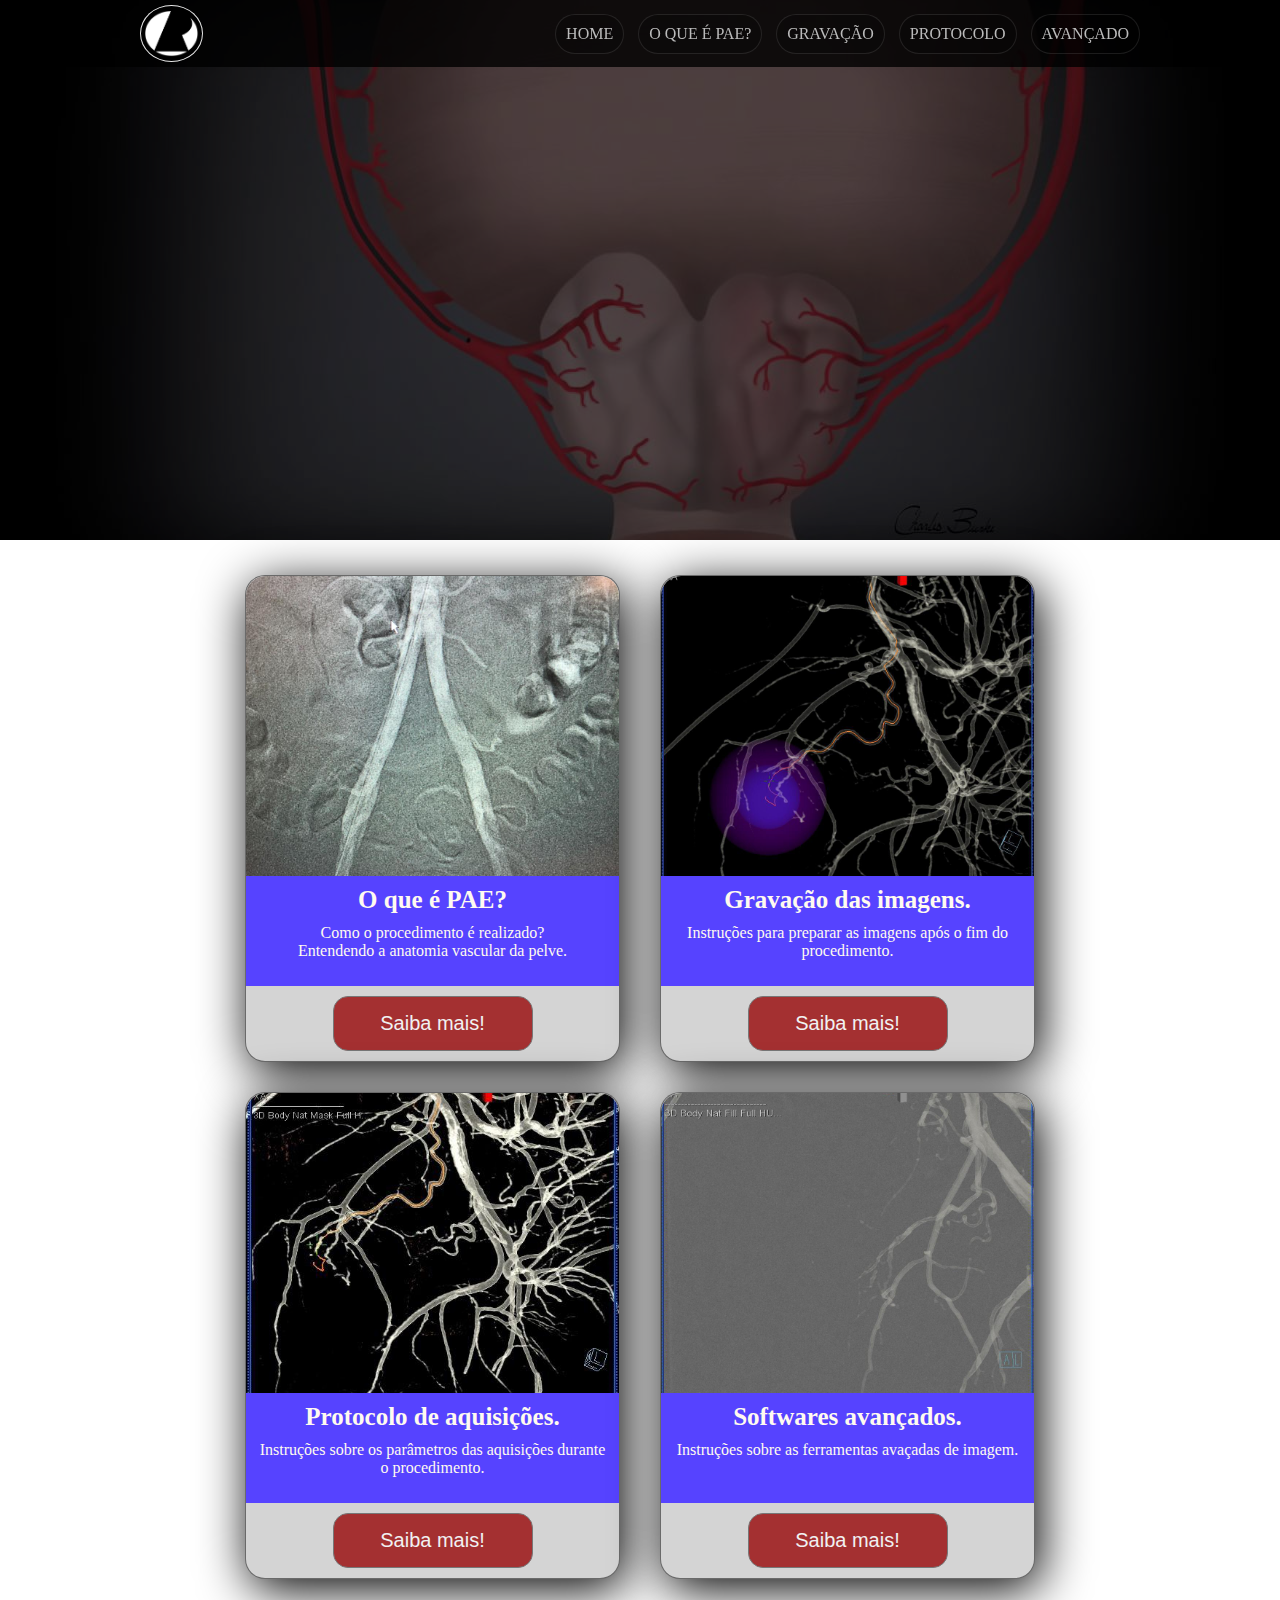
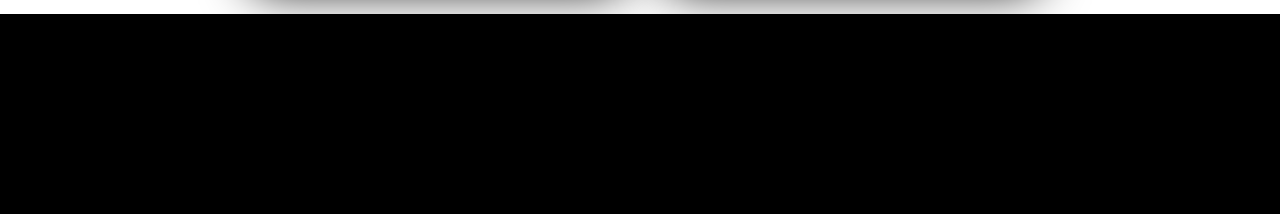
==== index.html @ 8cb4d3da "Iniciando repositorio" ====
<!DOCTYPE html>
<html lang="pt-br">
<head>
    <meta charset="UTF-8">
    <meta name="description" content="Embolização das Artérias da Próstata. Um guia para técnicos de radiologia.">
    <meta name="keywords" content="PAE,EAP,Embolização,Próstata,Radiologia,Intervencionista,Vascular,LUTS">
    <meta name="author" content="Arthur Rocha">
    <meta name="viewport" content="width=device-width, initial-scale=1.0">
    <title>Arthur Rocha | Embolização das Artérias da Próstata</title>
    <link href="https://fonts.googleapis.com/css2?family=Open+Sans:ital,wght@0,400;0,600;1,800&display=swap" rel="stylesheet">  
    <link rel="stylesheet" href="css/font-awesome.min.css">
    <link rel="stylesheet" type="text/css" href="css/style.css">
    <link rel="icon" href="images/ico.png">
</head>
<body>
    <header class="bg-black">
        <!--<div class="container white font align-center text-center flex">
            <h2>Prostatic Artery Embolization</h2>
        </div>-->
        <section>
            <div>
                <div class="top">
                    <div class="container-top">
                        <div class="logo">
                            <img src="images/logo.png" alt="logo - Arthur Rocha" width="55px">
                        </div>
                        <nav class="menu">
                            <i class="fa fa-bars" aria-hidden="true"></i>
                            <ul>
                                <li>HOME</li>
                                <li>O QUE É PAE?</li>
                                <li>GRAVAÇÃO</li>
                                <li>PROTOCOLO</li>
                                <li>AVANÇADO</li>
                            </ul>
                        </nav>
                    </div>
                </div>
            </div>
        </section>
    </header>
    
    <main class="container-content">
        <section class="oqueeh-pae">
            <div class="card-img"></div>
            <div class="card-text">
                <h2>O que é PAE?</h2>
                <p>Como o procedimento é realizado?</p>
                <p>Entendendo a anatomia vascular da pelve.</p>
            </div>
            <button>Saiba mais!</button>
        </section> 
        <section class="como-gravar-imgs">
            <div class="card-img"></div>
            <div class="card-text">
                <h2>Gravação das imagens.</h2>
                <p>Instruções para preparar as imagens após o fim do procedimento.</p>
            </div>
            <button>Saiba mais!</button>
        </section>
        <section class="protocolo">
            <div class="card-img"></div>
            <div class="card-text">
                <h2>Protocolo de aquisições.</h2>
                <p>Instruções sobre os parâmetros das aquisições durante o procedimento.</p>
            </div>
            <button>Saiba mais!</button>
        </section>
        <section class="avancado">
            <div class="card-img"></div>
            <div class="card-text">
                <h2>Softwares avançados.</h2>
                <p>Instruções sobre as ferramentas avaçadas de imagem.</p>
            </div>
            <button>Saiba mais!</button>
        </section>
    </main>
    
    <footer class="bg-black minh">
        <!--Pequena seção sobre quem sou eu e a minha experiencia com PAE
            e link para meu subdominio eng-->
        <!--Deixar parte sobre como entrar em contato comigo-->
    </footer>
</body>
</html>
---- css/style.css ----
*{margin: 0; padding: 0; box-sizing: border-box;}
html, body{height: 100%;}
/*
    Grid | sizing
*/
.container-content{
    max-width: 800px;
    margin: 10px auto;
}
.align-center{align-items: center;}
.text-center{text-align: center;}
.minh{min-height: 200px;}
.flex{display: flex;}
.w50{width: 50%;}
.w100{width: 100%;}
.h100{height: 100%;}
/*
    Colors
*/
.bg-black{background-color: black;}
.bg-gray{background-color: gray;}
.bg-light-gray{background-color: lightgray;}
.white{color: white;}
.font{font-family: 'Open Sans', sans-serif;}
/*
    Styles
*/
header > div > h2{
    font-size: 30px;
    margin: 0 auto;
    padding: 15px;
}
header > div .fa{
    font-size: 40px;
}
header > section{
    /*replace by automatic caroussel*/
    background-image: url('../images/bg-prostate.jpg'); 
    background-size: cover;
    height: 60vh;
    background-repeat: no-repeat;
    background-position: center;
}
header > section > div{
    width: 100%;
    height: 100%;
    background-color: rgba(0,0,0,.7);
    color: white;
    
}
.logo, .menu ul li{
    display: inline-block;
}
.top .container-top{
    width: 90%;
    max-width: 1000px;
    margin: 5px auto;
    display: flex;
    align-items: center;
    justify-content: space-between;
    color: #bbb;
    background-color: rgba(0,0,0,0);
}
.top{
    width: 100%;
    position: fixed;
    background-color: rgba(0,0,0,.8);

    -webkit-user-select: none;  /* Chrome all / Safari all */
    -moz-user-select: none;     /* Firefox all */
    -ms-user-select: none;      /* IE 10+ */
    user-select: none;          /* Likely future */
}
.menu li{
    margin-left: 10px;
    background-color: rgba(0,0,0,0.2);
    border-radius: 20px;
    padding: 10px;
    border: rgba(255,255,255,0.1) solid 1px;
    cursor: pointer;
}
.top nav i{
    display: none;
    font-size: 30px;
    border-radius: 50%;
    color: white;
    border: white solid 1px;
    background-color: rgba(0,0,0,0.2);
    padding: 7px 10px;
    cursor: pointer;
}
.logo{
    background-color: #000;
    border-radius: 50%;
    padding: 4px 3px 0 3px;
    border: 1px rgba(255,255,255,0.9) solid;
}


main{
    display: grid;
    grid-template-columns: auto auto;
    gap: 30px;
    padding: 25px 0;
    margin: 0 10px;
}

main > section{
    border: 1px solid rgba(0,0,0,.5);
    box-shadow: 5px 10px 50px;
    display: flex;
    flex-direction: column;
    justify-content: space-evenly;
    border-radius: 20px;
    background-color: #d4d4d4;
    width: 375px;
    margin: 0 auto;
}
.card-img{
    height: 300px;
    background-size: cover;
    background-position: center;
    border-radius: 20px 20px 0 0;
}
.oqueeh-pae .card-img{
    background-image: url(../images/img1.jpg);
}
.como-gravar-imgs .card-img{
    background-image: url(../images/img2.jpg);
}
.protocolo .card-img{
    background-image: url(../images/img3.jpg);
}
.avancado .card-img{
    background-image: url(../images/img4.jpg);
}
.card-text{
    padding: 10px;
    height: 110px;
    text-align: center;
    vertical-align: middle;
    background-color: #5643ff;
    color: floralwhite;
}
.card-text h2{
    font-size: 25px;
    margin-bottom: 10px;
}
.card-text p{
    font-size: 16px;
}
main > section > button{
    width: 200px;
    padding: 15px;
    background-color: #a43031;
    color: #f1f1f1;
    margin: 10px auto;
    border: 1px solid #777;
    border-radius: 15px;
    font-size: 20px;
    cursor: pointer;
}


@media only screen and (max-width: 900px) {
    main{
        grid-template-columns: auto;
        width: 100%;
    }
    .top nav i{
        display: inline-block;
    }
    .top nav ul{
        display: none;
    }
    .top .container-top{
        width: 60%;
        margin: 5px auto;
        display: flex;
        align-items: center;
        justify-content: space-between;
        color: #bbb;
        background-color: rgba(0,0,0,0);
    }
    .logo img{
        width: 45px;
    }
  }

@media only screen and (min-width: 1650px) {
    .container-content{
        max-width: none;
    }
    main{
        grid-template-columns: auto auto auto auto;
        margin: 0 auto;
    }
}
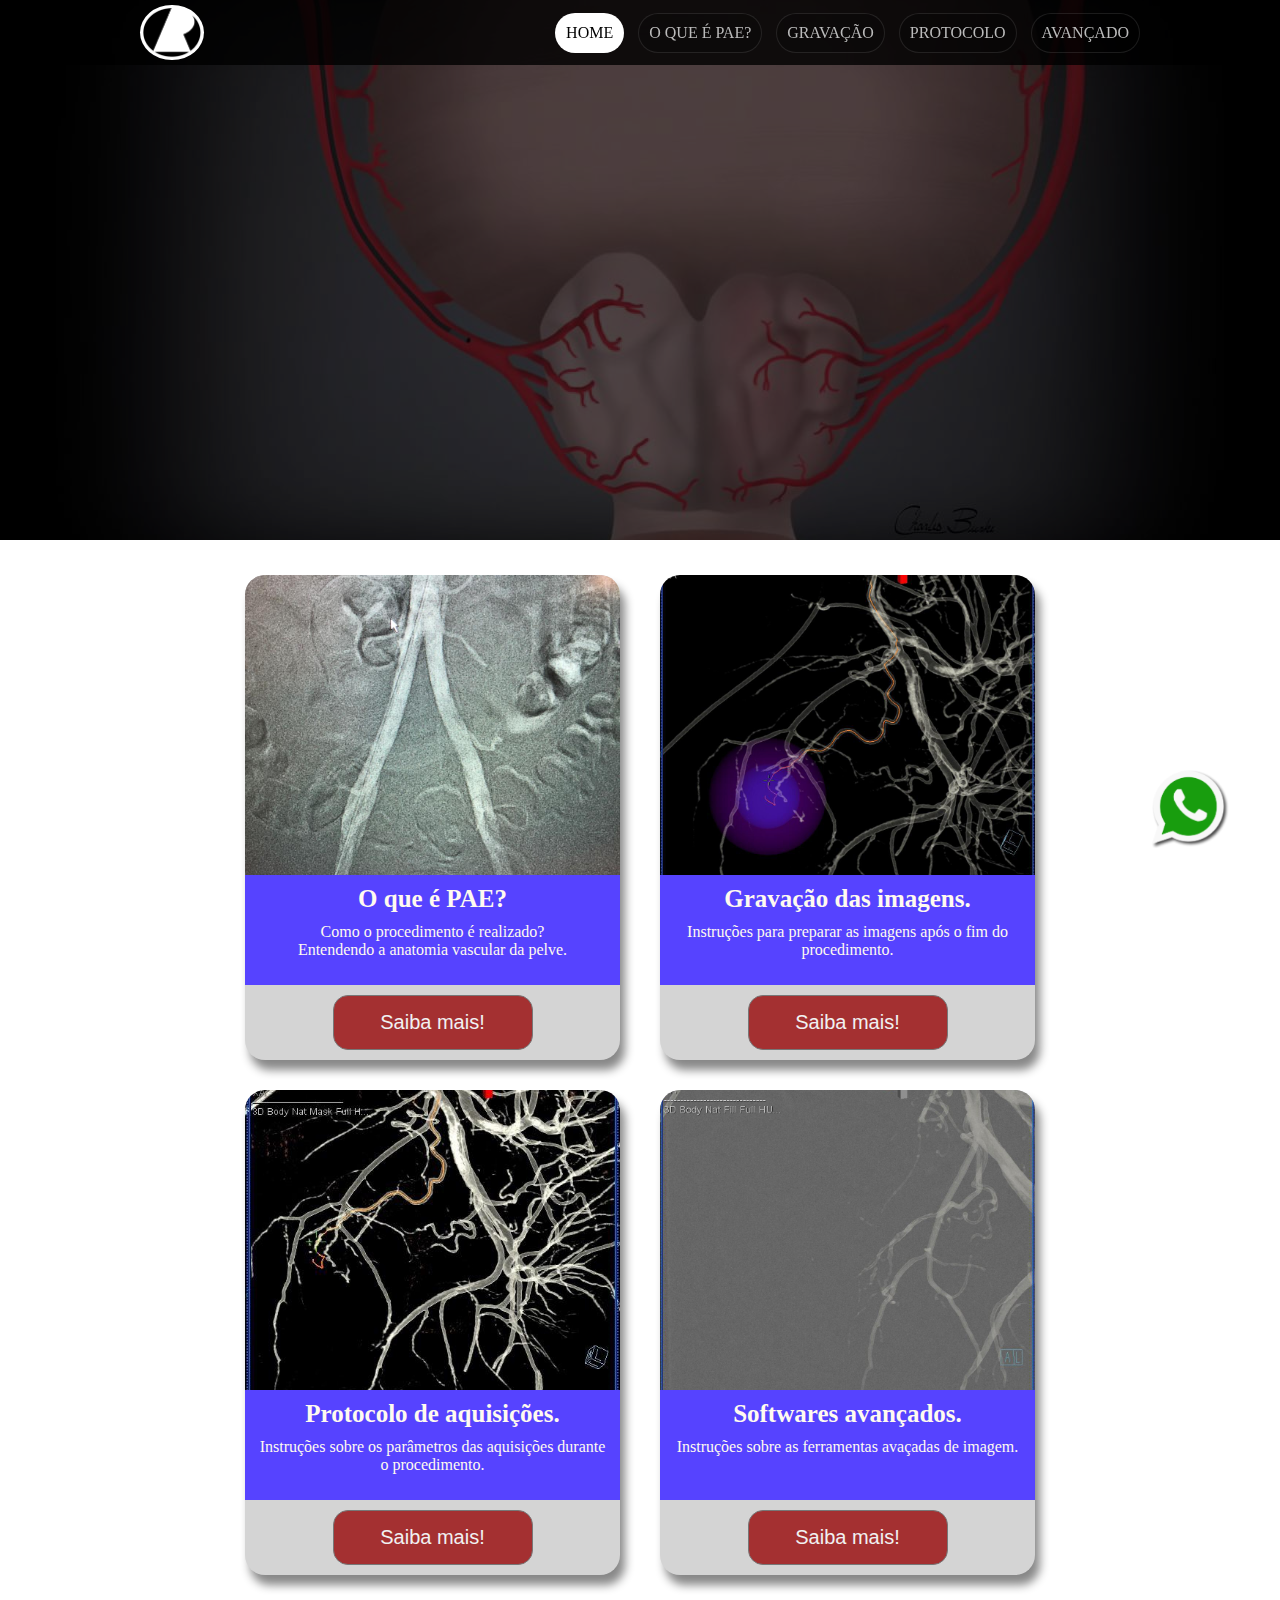
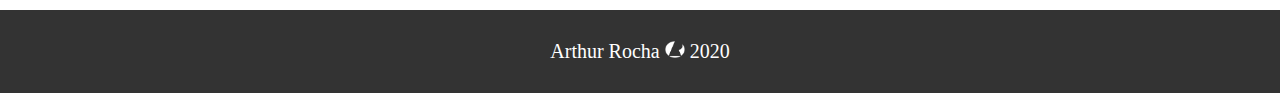
==== commit 2adf0a01: "Gravação, o que é PAE..." ====
--- a/index.html
+++ b/index.html
@@ -22,16 +22,16 @@
                 <div class="top">
                     <div class="container-top">
                         <div class="logo">
-                            <img src="images/logo.png" alt="logo - Arthur Rocha" width="55px">
+                            <img src="images/ico.png" alt="logo - Arthur Rocha" width="60px">
                         </div>
                         <nav class="menu">
-                            <i class="fa fa-bars" aria-hidden="true"></i>
-                            <ul>
-                                <li>HOME</li>
-                                <li>O QUE É PAE?</li>
-                                <li>GRAVAÇÃO</li>
-                                <li>PROTOCOLO</li>
-                                <li>AVANÇADO</li>
+                            <i onclick="document.getElementById('menu-toggle').style.display=(document.getElementById('menu-toggle').style.display==='block')?'':'block';" class="fa fa-bars" aria-hidden="true"></i>
+                            <ul id="menu-toggle">
+                                <a href="index.html"><li class="selected">HOME</li></a>
+                                <a href="o-que-e-pae.html"><li>O QUE É PAE?</li></a>
+                                <a href="gravacao.html"><li>GRAVAÇÃO</li></a>
+                                <a href="protocolo.html"><li>PROTOCOLO</li></a>
+                                <a href="avancado.html"><li>AVANÇADO</li></a>
                             </ul>
                         </nav>
                     </div>
@@ -48,7 +48,7 @@
                 <p>Como o procedimento é realizado?</p>
                 <p>Entendendo a anatomia vascular da pelve.</p>
             </div>
-            <button>Saiba mais!</button>
+            <a href="o-que-e-pae.html"><button>Saiba mais!</button></a>
         </section> 
         <section class="como-gravar-imgs">
             <div class="card-img"></div>
@@ -56,7 +56,7 @@
                 <h2>Gravação das imagens.</h2>
                 <p>Instruções para preparar as imagens após o fim do procedimento.</p>
             </div>
-            <button>Saiba mais!</button>
+            <a href="gravacao.html"><button>Saiba mais!</button></a>
         </section>
         <section class="protocolo">
             <div class="card-img"></div>
@@ -64,7 +64,7 @@
                 <h2>Protocolo de aquisições.</h2>
                 <p>Instruções sobre os parâmetros das aquisições durante o procedimento.</p>
             </div>
-            <button>Saiba mais!</button>
+            <a href="protocolo.html"><button>Saiba mais!</button></a>
         </section>
         <section class="avancado">
             <div class="card-img"></div>
@@ -72,14 +72,28 @@
                 <h2>Softwares avançados.</h2>
                 <p>Instruções sobre as ferramentas avaçadas de imagem.</p>
             </div>
-            <button>Saiba mais!</button>
+            <a href="avancado.html"><button>Saiba mais!</button></a>
         </section>
     </main>
     
-    <footer class="bg-black minh">
+    <footer class="bg-black">
         <!--Pequena seção sobre quem sou eu e a minha experiencia com PAE
             e link para meu subdominio eng-->
         <!--Deixar parte sobre como entrar em contato comigo-->
+        <!--<form action="mailto:ar_d_rocha@hotmail.com" method="post" enctype="text/plain">-->
+        <form>
+            <h2>Fale Comigo!</h2>
+            <input type="text" placeholder="Seu nome" name="nome" required>
+            <input type="email" placeholder="Seu e-mail" name="email" required>
+            <textarea placeholder="Mensagem..." name="mensagem" required></textarea>
+            <input type="submit" value="Enviar">
+        </form>
+        <div>
+            <p>
+                Arthur Rocha <img src="images/logo.png" width="20px"></img> 2020
+            </p>
+        </div>
+        <a href=" https://api.whatsapp.com/send?phone=5511977647226" target="_blank"><img class="wapp" src="images/whatsapp.png" width="80px"></a>
     </footer>
 </body>
 </html>--- a/css/style.css
+++ b/css/style.css
@@ -1,5 +1,9 @@
 *{margin: 0; padding: 0; box-sizing: border-box;}
 html, body{height: 100%;}
+a{
+    text-decoration: none;
+    color: inherit;
+}
 /*
     Grid | sizing
 */
@@ -78,7 +82,17 @@
     padding: 10px;
     border: rgba(255,255,255,0.1) solid 1px;
     cursor: pointer;
-}
+    transition: 0.2s;
+}
+.menu li.selected{
+    background-color: rgba(255,255,255,1);
+    color: black;
+}
+.menu li:hover{
+    background-color: rgba(255,255,255,0.9);
+    color: black;
+}
+
 .top nav i{
     display: none;
     font-size: 30px;
@@ -90,10 +104,27 @@
     cursor: pointer;
 }
 .logo{
-    background-color: #000;
+    background-color: #fff;
     border-radius: 50%;
-    padding: 4px 3px 0 3px;
-    border: 1px rgba(255,255,255,0.9) solid;
+    width: 64px;
+    opacity: 100%;
+    transition: 0.2s;
+    cursor: pointer;
+}
+.logo:hover{
+    opacity: 70%;
+    background-color: rgba(255,255,255,1);
+}
+nav i{
+    transition: 0.2s;
+}
+nav i:hover{
+    opacity: 70%;
+}
+.logo img{
+    position: relative;
+    top: 2px;
+    left: 2px;
 }
 
 
@@ -106,8 +137,7 @@
 }
 
 main > section{
-    border: 1px solid rgba(0,0,0,.5);
-    box-shadow: 5px 10px 50px;
+    box-shadow: 5px 10px 10px #888888;
     display: flex;
     flex-direction: column;
     justify-content: space-evenly;
@@ -149,29 +179,231 @@
 .card-text p{
     font-size: 16px;
 }
-main > section > button{
+main > section button{
     width: 200px;
     padding: 15px;
     background-color: #a43031;
     color: #f1f1f1;
-    margin: 10px auto;
     border: 1px solid #777;
     border-radius: 15px;
     font-size: 20px;
     cursor: pointer;
-}
-
+    transition: 0.2s;
+}
+main > section button:hover{
+    background-color: #d43031;
+}
+main > section button.breve{
+    background-color: #555;
+    color: #ddd;
+    cursor: initial;
+}
+main > section a{
+    margin: 10px auto;
+    border-radius: 15px;
+}
+
+div.oqehpae{
+    box-shadow: 10px 10px 12px #888888;
+    border-radius: 20px;
+    background-color: #fafafa;
+    border: 1px solid rgba(0,0,0,.1);
+    width: 95%;
+    max-width: 1000px;
+    margin: 50px auto;
+    padding: 1%;
+    font-size: 18px;
+    
+}
+div.oqehpae > div{
+    margin: 20px 0;
+    text-align: justify;
+}
+div.oqehpae > div.oqe1 > h2{
+    text-align: center;
+    margin-bottom: 20px;
+}
+div.oqehpae div.oqe1{
+    display: grid;
+    grid-template-columns: auto auto;
+    gap: 40px;
+    align-items: center;
+}
+div.oqehpae div.oqe1 h2{
+    grid-column-start: 1;
+    grid-column-end: 3;
+}
+div.oqehpae div.oqe1 img{
+    width: 100%;
+}
+div.oqehpae div.oqe2{
+    display: grid;
+    grid-template-columns: auto auto;
+    gap: 50px;
+    align-items: center;
+    margin-top: 30px;
+}
+div.oqehpae div.oqe2 .tipos img{
+    width: 100%;
+}
+div.oqehpae div.oqe2 > p{
+    grid-column-start: 1;
+    grid-column-end: 3;
+}
+
+table.protocolo{
+    margin: 0 auto;
+    width: 98%;
+    max-width: 1000px;
+}
+table.protocolo th, table.protocolo td{
+    padding: 3px;
+}
+table.protocolo tr{
+    text-align: center;
+    background-color: #e7e7ff;
+}
+table, th, td{
+    border: 1px solid black;
+    border-collapse: collapse;
+}
+table.protocolo tr td.img{
+    background-color: #333;
+    background-size: contain;
+    color: white;
+    padding: 50px 10px;
+}
+table.protocolo tr.IIA td.img{
+    background-image: url(../images/img2.jpg);
+}
+table.protocolo .IIA p{
+    background-color: rgba(0,0,0,.8);
+}
+
+table.gravacao{
+    width: 98%;
+    max-width: 1200px;
+    margin: 20px auto;
+}
+table.gravacao .criep{
+    min-width: 200px;
+    max-width: 400px;
+    padding: 50px 0;
+    background-image: url(../images/criep.png);
+    background-size: contain;
+    background-position: center;
+    background-repeat: no-repeat;
+}
+table.gravacao tr td{
+    padding: 25px 50px;
+    font-size: 20px;
+}
+table.gravacao tr td ol li{
+    margin-top: 20px;
+}
+
+footer form *{
+    display: block;
+    width: 100%;
+    margin-bottom: 20px;
+}
+footer form h2{
+    color: white;
+    font-size: 35px;
+}
+footer form input, textarea{
+    font-size: 20px;
+    padding: 15px;
+    border-radius: 10px;
+    border: 3px solid #333;
+}
+footer form input:focus, textarea:focus{
+    border: 3px solid #73f;
+}
+footer form textarea{
+    height: 200px;
+    resize: none;
+}
+footer form input[type=submit]{
+    background-color: #5643ff;
+    color: white;
+    border: 0;
+    border-radius: 7px;
+    width: 200px;
+    height: 50px;
+    display: inline-block;
+    transition: 0.2s;
+    cursor: pointer;
+}
+footer form input[type=submit]:hover{
+    background-color: #6653ff;
+}
+footer form{
+    display: none;/*TODO implementar o envio de email*/
+
+    max-width: 800px;
+    width: 95%;
+    margin: 0 auto;
+    padding: 30px 0;
+    text-align: center;
+}
+footer div{
+    color: white;
+    background-color: #333;
+    text-align: center;
+    padding: 30px;
+    font-size: 20px;
+}
+
+.wapp{
+    position: fixed;
+    bottom: 50px;
+    right: 50px;
+    transition: 0.2s;
+    cursor: pointer;
+}
+.wapp:hover{
+    opacity: 80%;
+}
 
 @media only screen and (max-width: 900px) {
     main{
         grid-template-columns: auto;
         width: 100%;
     }
+    div.oqehpae div.oqe1, div.oqehpae div.oqe2{
+        grid-template-columns: auto;
+    }
+    div.oqehpae div.oqe1 h2, div.oqehpae div.oqe2 p{
+        grid-column-start: 1;
+        grid-column-end: 2;
+    }
     .top nav i{
         display: inline-block;
     }
     .top nav ul{
         display: none;
+        position: absolute;
+        top: 60px;
+        left: 0;
+        width: 98%;
+    }
+    .top nav ul li{
+        display: block;
+        text-align: center;
+        border-radius: 7px;
+        background-color: rgba(0,0,0,.9);
+        margin-bottom: 1px;
+    }
+    .top nav ul li.selected{
+        background-color: rgba(255,255,255,.8);
+        border: solid 1px rgba(0,0,0,.9);
+        color: black;
+    }
+    .top nav ul li:hover{
+        background-color: rgba(255,255,255,0.8);
+        border: solid 1px rgba(0,0,0,.6);
+        color: black;
     }
     .top .container-top{
         width: 60%;
@@ -185,14 +417,24 @@
     .logo img{
         width: 45px;
     }
+    .logo{
+        width: 48px;
+    }
+    .wapp{
+        bottom: 5px;
+        right: 5px;
+        width: 60px;
+    }
   }
 
 @media only screen and (min-width: 1650px) {
     .container-content{
         max-width: none;
+        width: 95%;
     }
     main{
         grid-template-columns: auto auto auto auto;
         margin: 0 auto;
     }
+    
 }